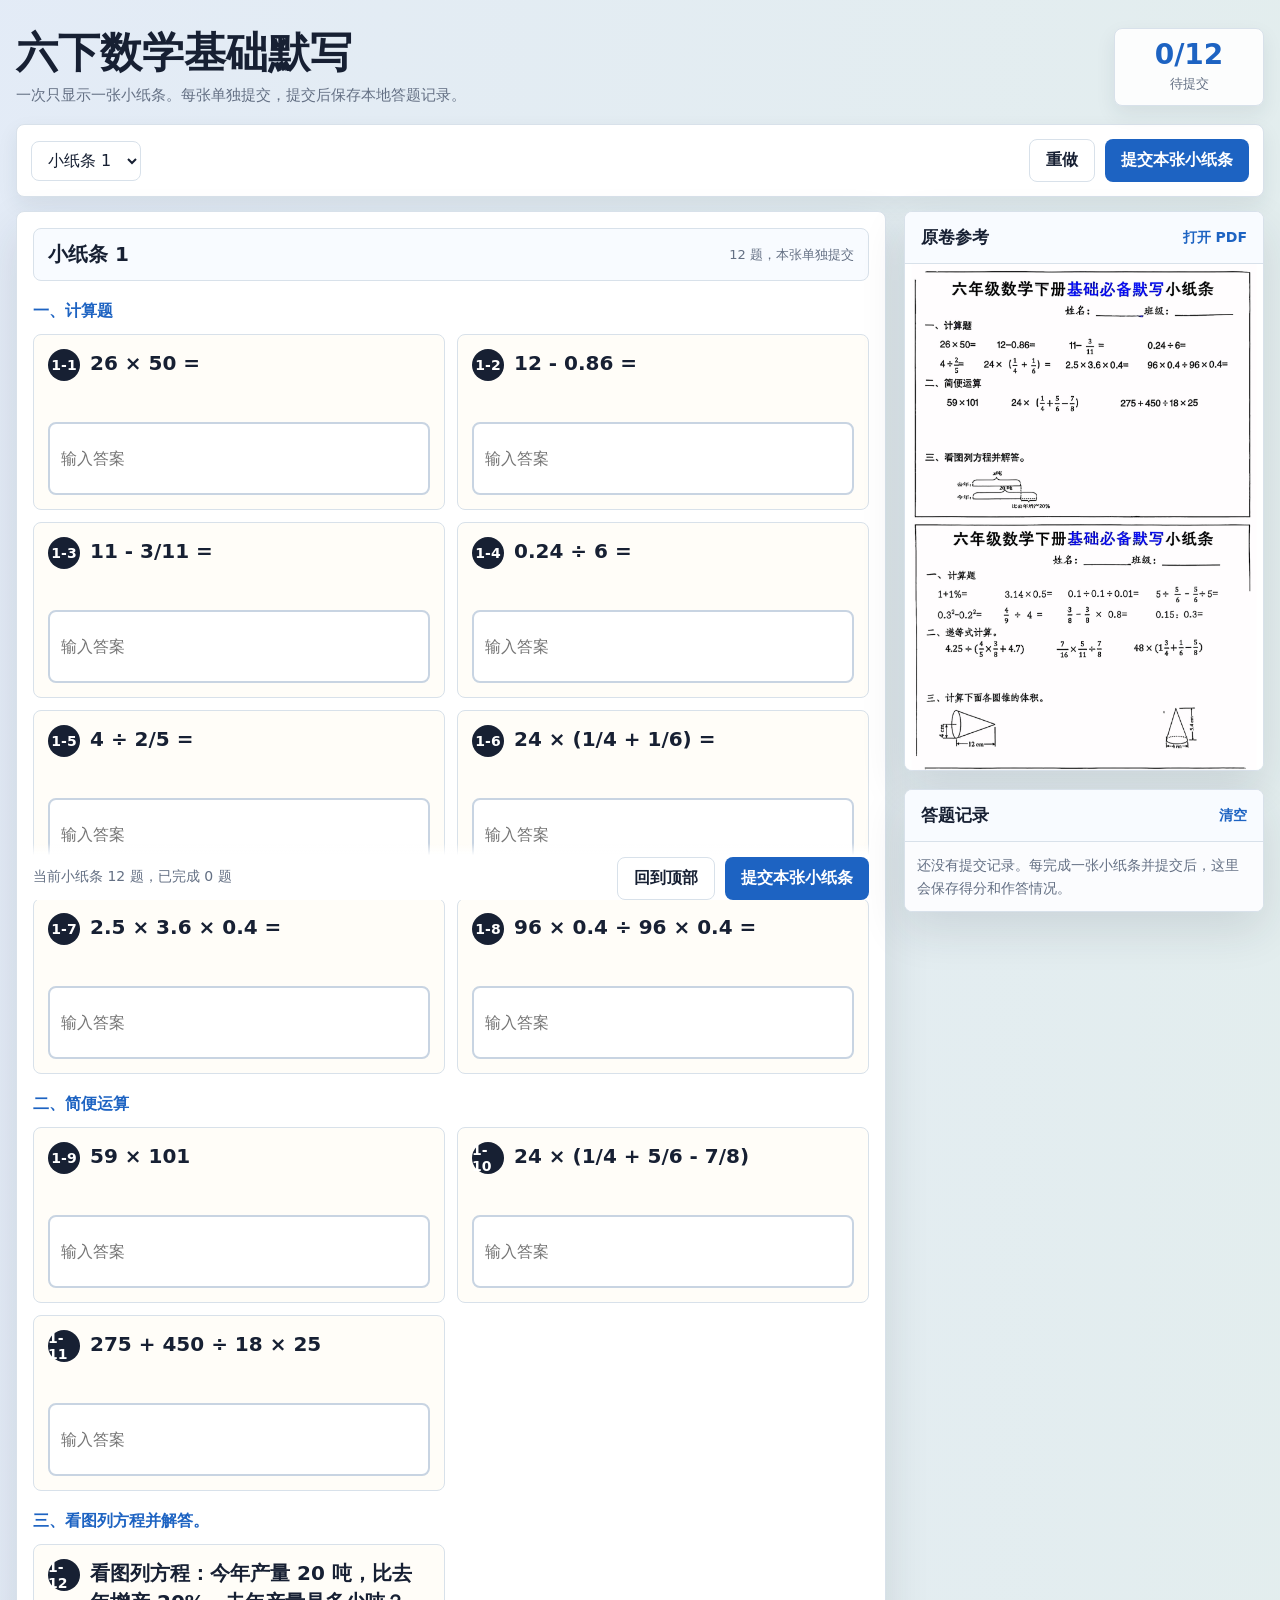
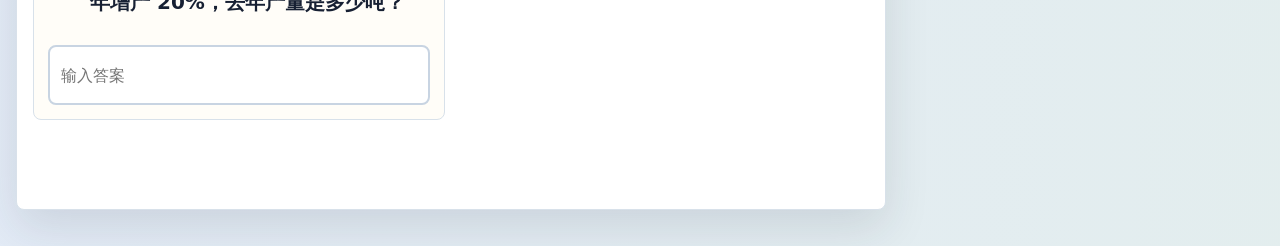
==== online_quiz/index.html @ 5e6ee50f "Add files via upload" ====
<!doctype html>
<html lang="zh-CN">
<head>
  <meta charset="utf-8">
  <meta name="viewport" content="width=device-width, initial-scale=1">
  <title>六下数学基础默写</title>
  <style>
    :root {
      --ink: #172033;
      --muted: #647084;
      --line: #d8e1ea;
      --blue: #1d63c2;
      --green: #197b55;
      --red: #b33a3a;
      --amber: #a96a00;
      --bg: #f4f7fb;
      --paper: #fffdf8;
      --panel: #ffffff;
      --shadow: 0 18px 46px rgba(31, 45, 61, .12);
      font-family: "Microsoft YaHei", "PingFang SC", "Noto Sans CJK SC", system-ui, sans-serif;
    }

    * { box-sizing: border-box; }

    body {
      margin: 0;
      min-height: 100vh;
      color: var(--ink);
      background: linear-gradient(90deg, rgba(29, 99, 194, .08), rgba(25, 123, 85, .08)), var(--bg);
    }

    button,
    input,
    select { font: inherit; }

    .shell {
      width: min(1280px, calc(100% - 32px));
      margin: 0 auto;
      padding: 28px 0 36px;
    }

    .topbar {
      display: flex;
      justify-content: space-between;
      align-items: center;
      gap: 16px;
      margin-bottom: 18px;
    }

    h1 {
      margin: 0;
      font-size: clamp(26px, 4vw, 42px);
      line-height: 1.15;
      letter-spacing: 0;
    }

    .subtitle {
      margin: 8px 0 0;
      color: var(--muted);
      font-size: 15px;
    }

    .score {
      min-width: 150px;
      padding: 12px 16px;
      border: 1px solid var(--line);
      border-radius: 8px;
      background: rgba(255, 255, 255, .9);
      box-shadow: 0 8px 20px rgba(31, 45, 61, .08);
      text-align: center;
    }

    .score strong {
      display: block;
      color: var(--blue);
      font-size: 28px;
      line-height: 1;
    }

    .score span {
      display: block;
      margin-top: 6px;
      color: var(--muted);
      font-size: 13px;
    }

    .tools {
      display: flex;
      gap: 12px;
      align-items: center;
      justify-content: space-between;
      margin-bottom: 14px;
      padding: 14px;
      border: 1px solid var(--line);
      border-radius: 8px;
      background: var(--panel);
      box-shadow: 0 8px 20px rgba(31, 45, 61, .08);
    }

    .filters {
      display: flex;
      flex-wrap: wrap;
      gap: 10px;
      align-items: center;
    }

    select {
      min-height: 40px;
      border: 1px solid var(--line);
      border-radius: 8px;
      padding: 8px 12px;
      background: #fff;
      color: var(--ink);
    }

    .layout {
      display: grid;
      grid-template-columns: minmax(0, 1fr) 360px;
      gap: 18px;
      align-items: start;
    }

    .quiz-panel,
    .source-panel,
    .records-panel {
      border: 1px solid var(--line);
      border-radius: 8px;
      background: var(--panel);
      box-shadow: var(--shadow);
    }

    .quiz-panel {
      padding: 16px;
    }

    .notice {
      display: none;
      margin-bottom: 14px;
      padding: 12px 14px;
      border: 1px solid rgba(179, 58, 58, .42);
      border-left: 4px solid var(--red);
      border-radius: 8px;
      background: #fff7f5;
      color: #5f2525;
      font-size: 14px;
      line-height: 1.65;
    }

    .notice.show {
      display: block;
    }

    .notice strong {
      color: var(--red);
    }

    .notice ul {
      margin: 6px 0 0;
      padding-left: 20px;
    }

    .set {
      display: grid;
      gap: 12px;
      margin-bottom: 18px;
    }

    .set:last-child { margin-bottom: 0; }

    .set-header {
      display: flex;
      align-items: center;
      justify-content: space-between;
      gap: 12px;
      padding: 12px 14px;
      border: 1px solid var(--line);
      border-radius: 8px;
      background: #f8fbff;
    }

    .set-title {
      margin: 0;
      font-size: 20px;
      line-height: 1.35;
    }

    .set-meta {
      color: var(--muted);
      font-size: 13px;
      white-space: nowrap;
    }

    .section-title {
      margin: 8px 0 0;
      color: var(--blue);
      font-size: 16px;
      font-weight: 800;
    }

    .question-grid {
      display: grid;
      grid-template-columns: repeat(2, minmax(0, 1fr));
      gap: 12px;
    }

    .question {
      display: grid;
      gap: 10px;
      min-height: 176px;
      padding: 14px;
      border: 1px solid var(--line);
      border-radius: 8px;
      background: var(--paper);
    }

    .question.correct { border-color: rgba(29, 99, 194, .65); background: #f1f7ff; }
    .question.wrong { border-color: rgba(179, 58, 58, .55); background: #fff7f5; }
    .question.empty { border-color: rgba(169, 106, 0, .55); background: #fffaf0; }

    .question.correct .qno { background: var(--blue); }
    .question.wrong .qno { background: var(--red); }
    .question.correct .answer-box { border-color: rgba(29, 99, 194, .72); }
    .question.wrong .answer-box { border-color: rgba(179, 58, 58, .72); }

    .qline {
      display: flex;
      gap: 10px;
      align-items: flex-start;
    }

    .qno {
      flex: 0 0 auto;
      display: grid;
      place-items: center;
      width: 32px;
      height: 32px;
      border-radius: 50%;
      color: #fff;
      background: var(--ink);
      font-weight: 800;
      font-size: 14px;
    }

    .qtext {
      min-width: 0;
      font-size: 20px;
      font-weight: 800;
      line-height: 1.45;
      overflow-wrap: anywhere;
    }

    .answer-box {
      width: 100%;
      min-height: 42px;
      border: 2px solid #c8d4e2;
      border-radius: 8px;
      padding: 9px 11px;
      background: #fff;
      color: var(--ink);
      outline: none;
    }

    .answer-box:focus {
      border-color: var(--blue);
      box-shadow: 0 0 0 3px rgba(29, 99, 194, .16);
    }

    .feedback {
      display: none;
      padding: 10px 12px;
      border-left: 4px solid var(--blue);
      border-radius: 6px;
      background: #eef5ff;
      color: #26364d;
      font-size: 14px;
      line-height: 1.65;
    }

    .feedback strong { color: var(--ink); }
    .submitted .feedback { display: block; }
    .submitted .wrong .feedback {
      border-left-color: var(--red);
      background: #fff0ee;
    }

    .actions {
      position: sticky;
      bottom: 0;
      z-index: 2;
      display: flex;
      justify-content: space-between;
      align-items: center;
      gap: 12px;
      margin-top: 16px;
      padding: 14px 0 0;
      background: linear-gradient(rgba(255,255,255,0), var(--panel) 22%);
    }

    .status {
      color: var(--muted);
      font-size: 14px;
      min-height: 21px;
    }

    .button-row {
      display: flex;
      flex-wrap: wrap;
      gap: 10px;
      justify-content: flex-end;
    }

    .btn {
      min-height: 42px;
      border: 0;
      border-radius: 8px;
      padding: 10px 16px;
      cursor: pointer;
      color: #fff;
      background: var(--blue);
      font-weight: 800;
      transition: transform .16s ease, box-shadow .16s ease;
    }

    .btn:hover {
      transform: translateY(-1px);
      box-shadow: 0 10px 20px rgba(29, 99, 194, .2);
    }

    .btn.secondary {
      border: 1px solid var(--line);
      color: var(--ink);
      background: #fff;
    }

    .side-stack {
      position: sticky;
      top: 18px;
      display: grid;
      gap: 18px;
    }

    .source-panel,
    .records-panel {
      overflow: hidden;
    }

    .source-panel header,
    .records-panel header {
      display: flex;
      justify-content: space-between;
      gap: 12px;
      align-items: center;
      padding: 14px 16px;
      border-bottom: 1px solid var(--line);
      background: #f8fbff;
    }

    .source-panel h2,
    .records-panel h2 {
      margin: 0;
      font-size: 17px;
    }

    .source-panel a,
    .records-panel button {
      color: var(--blue);
      font-size: 14px;
      font-weight: 800;
      text-decoration: none;
    }

    .records-panel button {
      border: 0;
      background: transparent;
      cursor: pointer;
      padding: 0;
    }

    .records-list {
      display: grid;
      gap: 10px;
      max-height: 360px;
      overflow: auto;
      padding: 12px;
      background: #fbfcfe;
    }

    .record-empty {
      margin: 0;
      color: var(--muted);
      font-size: 14px;
      line-height: 1.6;
    }

    .record {
      border: 1px solid var(--line);
      border-radius: 8px;
      background: #fff;
    }

    .record summary {
      cursor: pointer;
      padding: 10px 12px;
      font-weight: 800;
      line-height: 1.5;
    }

    .record small {
      display: block;
      color: var(--muted);
      font-weight: 500;
    }

    .record ol {
      margin: 0;
      padding: 0 12px 12px 32px;
      color: #334155;
      font-size: 13px;
      line-height: 1.7;
    }

    .source-image {
      max-height: 720px;
      overflow: auto;
      background: #f0f3f7;
    }

    .source-image img {
      display: block;
      width: 100%;
      height: auto;
    }

    @media (max-width: 980px) {
      .layout { grid-template-columns: 1fr; }
      .side-stack { position: static; }
      .source-image { max-height: 540px; }
    }

    @media (max-width: 720px) {
      .shell {
        width: min(100% - 20px, 1280px);
        padding-top: 18px;
      }

      .topbar,
      .tools,
      .actions {
        align-items: stretch;
        flex-direction: column;
      }

      .score,
      .button-row,
      .btn,
      select { width: 100%; }

      .question-grid { grid-template-columns: 1fr; }

      .set-header {
        align-items: flex-start;
        flex-direction: column;
      }
    }
  </style>
</head>
<body>
  <main class="shell">
    <section class="topbar" aria-label="答题概览">
      <div>
        <h1>六下数学基础默写</h1>
        <p class="subtitle">一次只显示一张小纸条。每张单独提交，提交后保存本地答题记录。</p>
      </div>
      <div class="score" aria-live="polite">
        <strong id="scoreText">0/12</strong>
        <span id="scoreLabel">待提交</span>
      </div>
    </section>

    <section class="tools" aria-label="选择小纸条和操作">
      <div class="filters">
        <select id="setFilter" aria-label="选择小纸条">
        </select>
      </div>
      <div class="button-row">
        <button class="btn secondary" id="resetBtn" type="button">重做</button>
        <button class="btn" id="submitBtn" type="button">提交本张小纸条</button>
      </div>
    </section>

    <section class="layout">
      <div class="quiz-panel" id="quizPanel">
        <div class="notice" id="notice" role="alert" aria-live="assertive"></div>
        <div id="quiz"></div>
        <div class="actions">
          <div class="status" id="statusText" aria-live="polite">已完成 0 题</div>
          <div class="button-row">
            <button class="btn secondary" id="scrollTopBtn" type="button">回到顶部</button>
            <button class="btn" id="submitBtnBottom" type="button">提交本张小纸条</button>
          </div>
        </div>
      </div>

      <div class="side-stack">
        <aside class="source-panel" aria-label="原卷参考">
          <header>
            <h2>原卷参考</h2>
            <a href="assets/source.pdf" target="_blank" rel="noreferrer">打开 PDF</a>
          </header>
          <div class="source-image">
            <img id="sourceImage" src="assets/page-01.png" alt="原卷题目页">
          </div>
        </aside>

        <aside class="records-panel" aria-label="答题记录">
          <header>
            <h2>答题记录</h2>
            <button id="clearRecordsBtn" type="button">清空</button>
          </header>
          <div class="records-list" id="recordsList"></div>
        </aside>
      </div>
    </section>
  </main>

  <script>
    const sets = [
      {
        id: "set1",
        title: "小纸条 1",
        source: "assets/page-01.png",
        sectionTitles: {
          "计算题": "一、计算题",
          "简便/脱式/递等式": "二、简便运算",
          "图形/应用题": "三、看图列方程并解答。"
        },
        items: [
          ["计算题", "26 × 50 =", "1300", "26 × 50 = 26 × 5 × 10 = 130 × 10 = 1300。"],
          ["计算题", "12 - 0.86 =", "11.14", "12 = 11 + 1，1 - 0.86 = 0.14，所以结果是 11.14。"],
          ["计算题", "11 - 3/11 =", "10 8/11|10又8/11|118/11", "11 = 10 + 11/11，11/11 - 3/11 = 8/11，结果是 10又8/11。"],
          ["计算题", "0.24 ÷ 6 =", "0.04", "24 ÷ 6 = 4，小数点向左移动两位，得 0.04。"],
          ["计算题", "4 ÷ 2/5 =", "10", "除以 2/5 等于乘 5/2，4 × 5/2 = 10。"],
          ["计算题", "24 × (1/4 + 1/6) =", "10", "用分配律：24×1/4 + 24×1/6 = 6 + 4 = 10。"],
          ["计算题", "2.5 × 3.6 × 0.4 =", "3.6", "先算 2.5 × 0.4 = 1，再乘 3.6，结果是 3.6。"],
          ["计算题", "96 × 0.4 ÷ 96 × 0.4 =", "0.16", "乘除同级从左往右算：(96×0.4÷96)×0.4 = 0.4×0.4 = 0.16。"],
          ["简便/脱式/递等式", "59 × 101", "5959", "把 101 看成 100+1，59×101 = 59×100 + 59 = 5959。"],
          ["简便/脱式/递等式", "24 × (1/4 + 5/6 - 7/8)", "5", "分配律：24×1/4 + 24×5/6 - 24×7/8 = 6 + 20 - 21 = 5。"],
          ["简便/脱式/递等式", "275 + 450 ÷ 18 × 25", "900", "先乘除：450÷18=25，25×25=625，再算 275+625=900。"],
          ["图形/应用题", "看图列方程：今年产量 20 吨，比去年增产 20%，去年产量是多少吨？", "50/3|16 2/3|16又2/3", "设去年产量为 x 吨，(1+20%)x=20，1.2x=20，x=50/3=16又2/3。"]
        ]
      },
      {
        id: "set2",
        title: "小纸条 2",
        source: "assets/page-01.png",
        sectionTitles: {
          "计算题": "一、计算题",
          "简便/脱式/递等式": "二、递等式计算。",
          "图形/应用题": "三、计算下面各圆锥的体积。"
        },
        items: [
          ["计算题", "1 + 1% =", "1.01", "1% = 0.01，所以 1 + 0.01 = 1.01。"],
          ["计算题", "3.14 × 0.5 =", "1.57", "乘 0.5 就是求一半，3.14 的一半是 1.57。"],
          ["计算题", "0.1 ÷ 0.1 ÷ 0.01 =", "100", "从左往右算：0.1÷0.1=1，1÷0.01=100。"],
          ["计算题", "5 ÷ 5/6 - 5/6 ÷ 5 =", "5 5/6|5又5/6|35/6", "5÷5/6=6，5/6÷5=1/6，6-1/6=5又5/6。"],
          ["计算题", "0.3² - 0.2² =", "0.05", "0.3²=0.09，0.2²=0.04，差是 0.05。"],
          ["计算题", "4/9 ÷ 4 =", "1/9", "4/9÷4 = 4/9×1/4 = 1/9。"],
          ["计算题", "3/8 - 3/8 × 0.8 =", "3/40|0.075", "先乘法，也可提公因数：3/8×(1-0.8)=3/8×0.2=3/40。"],
          ["计算题", "0.15 : 0.3 =", "0.5|1/2", "比号可看作除号，0.15÷0.3=0.5。"],
          ["简便/脱式/递等式", "4.25 ÷ (4/5 × 3/8 + 4.7)", "0.85", "括号内 4/5×3/8=0.3，0.3+4.7=5，4.25÷5=0.85。"],
          ["简便/脱式/递等式", "7/16 × 5/11 ÷ 7/8", "5/22", "除以 7/8 等于乘 8/7，约去 7 和 16 中的公因数后得 5/22。"],
          ["简便/脱式/递等式", "48 × (1 3/4 + 1/6 - 5/8)", "62", "分配律：48×7/4 + 48×1/6 - 48×5/8 = 84 + 8 - 30 = 62。"],
          ["图形/应用题", "圆锥体积：底面半径 4 cm，高 12 cm。", "200.96", "V=1/3πr²h，1/3×3.14×4²×12=200.96 cm³。"],
          ["图形/应用题", "圆锥体积：底面直径 4 cm，高 5.4 cm。", "22.608", "半径 4÷2=2，V=1/3×3.14×2²×5.4=22.608 cm³。"]
        ]
      },
      {
        id: "set3",
        title: "小纸条 3",
        source: "assets/page-02.png",
        sectionTitles: {
          "计算题": "一、计算题",
          "简便/脱式/递等式": "二、脱式计算",
          "图形/应用题": "三、计算圆柱的表面积。（单位：cm）"
        },
        items: [
          ["计算题", "198 + 236 =", "434", "198+236=434。"],
          ["计算题", "2/7 ÷ 0.4 =", "5/7", "0.4=2/5，2/7÷2/5=2/7×5/2=5/7。"],
          ["计算题", "16 × 3/8 =", "6", "16÷8=2，2×3=6。"],
          ["计算题", "4/9 + 5/9 × 1/2 =", "13/18", "先乘法：5/9×1/2=5/18，4/9=8/18，和为 13/18。"],
          ["计算题", "3.02 - 0.2 =", "2.82", "小数点对齐相减，3.02-0.20=2.82。"],
          ["计算题", "0.3² =", "0.09", "0.3×0.3=0.09。"],
          ["计算题", "63 ÷ 7/9 =", "81", "除以 7/9 等于乘 9/7，63×9/7=81。"],
          ["计算题", "5/7 × 3/4 ÷ 5/7 × 3/4 =", "9/16", "乘除同级从左往右算，前面的 5/7 与 ÷5/7 抵消，剩 3/4×3/4=9/16。"],
          ["简便/脱式/递等式", "59 × 101", "5959", "59×(100+1)=5900+59=5959。"],
          ["简便/脱式/递等式", "4 × 2/7 + 4 × 5/7", "4", "提取公因数 4：4×(2/7+5/7)=4×1=4。"],
          ["简便/脱式/递等式", "4/5 × [5/6 ÷ (7/9 - 1/3)]", "3/2|1 1/2|1又1/2", "7/9-1/3=4/9，5/6÷4/9=15/8，再乘 4/5 得 3/2。"],
          ["图形/应用题", "圆柱表面积：底面直径 3 cm，高 4 cm。", "51.81", "半径 1.5，S=2πr²+2πrh=2×3.14×1.5²+2×3.14×1.5×4=51.81 cm²。"],
          ["图形/应用题", "圆柱表面积：底面半径 6 cm，高 15 cm。", "791.28", "S=2πr²+2πrh=2×3.14×6²+2×3.14×6×15=791.28 cm²。"]
        ]
      },
      {
        id: "set4",
        title: "小纸条 4",
        source: "assets/page-02.png",
        sectionTitles: {
          "计算题": "一、计算题",
          "简便/脱式/递等式": "二、简便运算",
          "图形/应用题": "三、求下面圆柱的侧面积。（单位：cm）"
        },
        items: [
          ["计算题", "28 × 301% ≈", "90", "估算时 28≈30，301%≈3，所以约等于 30×3=90。"],
          ["计算题", "1 - 5/8 =", "3/8", "1=8/8，8/8-5/8=3/8。"],
          ["计算题", "425 - 199 =", "226", "减 199 可看成减 200 再加 1，425-200+1=226。"],
          ["计算题", "557 ÷ 69 ≈", "8", "估算 557≈560，69≈70，560÷70=8。"],
          ["计算题", "5.2 ÷ 0.125 ÷ 8 =", "5.2", "从左往右：5.2÷0.125=41.6，41.6÷8=5.2。"],
          ["计算题", "2/7 ÷ 7/2 =", "4/49", "2/7÷7/2=2/7×2/7=4/49。"],
          ["计算题", "1/2 + 1/3 =", "5/6", "通分为六分之几：3/6+2/6=5/6。"],
          ["计算题", "8.2 - 2 =", "6.2", "8.2-2=6.2。"],
          ["计算题", "7 - 2/7 =", "6 5/7|6又5/7|47/7", "7=6+7/7，7/7-2/7=5/7，结果 6又5/7。"],
          ["计算题", "3/4 × 0 + 3 =", "3", "任何数乘 0 得 0，0+3=3。"],
          ["简便/脱式/递等式", "7/12 ÷ (5/8 + 2/3 × 3/8)", "2/3", "先算 2/3×3/8=1/4，5/8+1/4=7/8，7/12÷7/8=2/3。"],
          ["简便/脱式/递等式", "10.15 - 6.25 - 3.75 + 8.85", "9", "重组：(10.15+8.85)-(6.25+3.75)=19-10=9。"],
          ["简便/脱式/递等式", "(5/12 + 1/19) × 12 + 7/19", "6", "5/12×12=5，1/19×12+7/19=19/19=1，总和 6。"],
          ["图形/应用题", "圆柱侧面积：底面直径 8 cm，高 10 cm。", "251.2", "侧面积=底面周长×高=3.14×8×10=251.2 cm²。"]
        ]
      },
      {
        id: "set5",
        title: "小纸条 5",
        source: "assets/page-03.png",
        sectionTitles: {
          "计算题": "一、计算题",
          "简便/脱式/递等式": "二、简便运算",
          "图形/应用题": "16. 一个半圆柱如图所示，求它的表面积和体积。"
        },
        items: [
          ["计算题", "5/12 × 0.6 =", "1/4|0.25", "0.6=3/5，5/12×3/5=3/12=1/4。"],
          ["计算题", "3.6 × 2/9 =", "0.8|4/5", "3.6÷9=0.4，0.4×2=0.8。"],
          ["计算题", "1.8 ÷ 3/7 =", "4.2", "除以 3/7 等于乘 7/3，1.8×7÷3=4.2。"],
          ["计算题", "8/15 ÷ 40 =", "1/75", "8/15÷40=8/15×1/40，约分得 1/75。"],
          ["计算题", "0.6 ÷ 0.6% =", "100", "0.6%=0.006，0.6÷0.006=100。"],
          ["计算题", "(2/3 - 1/4) × 24 =", "10", "2/3-1/4=5/12，5/12×24=10。"],
          ["计算题", "2.4 + 7.6 ÷ 4 =", "4.3", "先除法：7.6÷4=1.9，再加 2.4 得 4.3。"],
          ["计算题", "1/3 + 1/4 ÷ 1/4 + 1/3 =", "5/3|1 2/3|1又2/3", "先算 1/4÷1/4=1，再算 1/3+1+1/3=5/3。"],
          ["简便/脱式/递等式", "63.7 - 5.8 - 4.2", "53.7", "连续减两个数，可减它们的和：63.7-(5.8+4.2)=53.7。"],
          ["简便/脱式/递等式", "6/7 × 1/11 + 1/7 ÷ 11", "1/11", "1/7÷11=1/7×1/11，提取 1/11，得 (6/7+1/7)×1/11=1/11。"],
          ["简便/脱式/递等式", "(7/12 + 3/8 + 23/24) × 24", "46", "分配律：7/12×24 + 3/8×24 + 23/24×24 = 14+9+23=46。"],
          ["图形/应用题", "半圆柱：长 20 cm，底面直径 12 cm，求表面积和体积。", "729.84,1130.4|729.84 1130.4", "半径 6。体积=1/2×3.14×6²×20=1130.4；表面积=半个侧面+长方形切面+两个半圆=376.8+240+113.04=729.84。"]
        ]
      },
      {
        id: "set6",
        title: "小纸条 6",
        source: "assets/page-03.png",
        sectionTitles: {
          "计算题": "一、计算题",
          "简便/脱式/递等式": "二、简便运算",
          "图形/应用题": "三、根据给出的公式计算下面各圆柱的体积。"
        },
        items: [
          ["计算题", "1/4 - 1/5 =", "1/20", "通分：5/20-4/20=1/20。"],
          ["计算题", "8.2 + 0.08 =", "8.28", "小数点对齐相加，8.20+0.08=8.28。"],
          ["计算题", "8.1 ÷ 3% =", "270", "3%=0.03，8.1÷0.03=270。"],
          ["计算题", "3/4 × 0.25 =", "3/16|0.1875", "0.25=1/4，3/4×1/4=3/16。"],
          ["计算题", "6 - 6 ÷ 9 =", "5 1/3|5又1/3|16/3", "先算 6÷9=2/3，6-2/3=5又1/3。"],
          ["计算题", "10 ÷ 5/6 =", "12", "除以 5/6 等于乘 6/5，10×6/5=12。"],
          ["计算题", "1 ÷ 1/7 - 3/7 ÷ 1 =", "6 4/7|6又4/7|46/7", "先算 1÷1/7=7，3/7÷1=3/7，7-3/7=6又4/7。"],
          ["计算题", "3/5 × 6 ÷ 3/5 × 6 =", "36", "乘除同级从左往右算，3/5×6÷3/5=6，再乘 6 得 36。"],
          ["简便/脱式/递等式", "156 + 28 + 72 + 44", "300", "凑整：(156+44)+(28+72)=200+100=300。"],
          ["简便/脱式/递等式", "15.28 - 3.9 - 6.1", "5.28", "连续减：15.28-(3.9+6.1)=15.28-10=5.28。"],
          ["简便/脱式/递等式", "12.5 × 8 ÷ 12.5 × 8", "64", "从左往右，12.5×8÷12.5=8，再乘 8 得 64。"],
          ["图形/应用题", "圆柱体积：底面直径 10 cm，高 15 cm。", "1177.5", "半径 5，V=πr²h=3.14×5²×15=1177.5 cm³。"],
          ["图形/应用题", "圆柱体积：底面半径 3 cm，高 12 cm。", "339.12", "V=πr²h=3.14×3²×12=339.12 cm³。"]
        ]
      }
    ];

    const quiz = document.querySelector("#quiz");
    const quizPanel = document.querySelector("#quizPanel");
    const setFilter = document.querySelector("#setFilter");
    const sourceImage = document.querySelector("#sourceImage");
    const scoreText = document.querySelector("#scoreText");
    const scoreLabel = document.querySelector("#scoreLabel");
    const statusText = document.querySelector("#statusText");
    const notice = document.querySelector("#notice");
    const submitBtn = document.querySelector("#submitBtn");
    const submitBtnBottom = document.querySelector("#submitBtnBottom");
    const resetBtn = document.querySelector("#resetBtn");
    const scrollTopBtn = document.querySelector("#scrollTopBtn");
    const recordsList = document.querySelector("#recordsList");
    const clearRecordsBtn = document.querySelector("#clearRecordsBtn");
    const recordKey = "grade6_math_slips_records_v1";

    sets.forEach((set) => {
      const option = document.createElement("option");
      option.value = set.id;
      option.textContent = set.title;
      setFilter.appendChild(option);
    });
    setFilter.value = sets[0].id;

    function normalize(value) {
      return String(value)
        .trim()
        .replace(/[，。；：]/g, "")
        .replace(/[（）()]/g, "")
        .replace(/\s+/g, " ")
        .replace(/＋/g, "+")
        .replace(/－/g, "-")
        .replace(/／/g, "/")
        .replace(/又/g, " ")
        .replace(/cm³|cm\^3|立方厘米|cm²|cm\^2|平方厘米|吨/g, "")
        .replace(/,/g, " ")
        .toLowerCase();
    }

    function isCorrect(inputValue, answerString) {
      const value = normalize(inputValue);
      if (!value) return false;
      return String(answerString).split("|").map(normalize).includes(value);
    }

    function clearNotice() {
      notice.classList.remove("show");
      notice.innerHTML = "";
    }

    function showUnansweredNotice(unanswered) {
      notice.innerHTML = `
        <strong>还有 ${unanswered.length} 题未作答，暂不能提交。</strong>
        <ul>
          ${unanswered.map((item) => `<li>${item.number}：${item.question}</li>`).join("")}
        </ul>
      `;
      notice.classList.add("show");
      notice.scrollIntoView({ behavior: "smooth", block: "start" });
    }

    function getSectionTitle(set, type) {
      return set.sectionTitles[type] || type;
    }

    function renderQuiz() {
      const selectedSet = setFilter.value;
      const set = sets.find((entry) => entry.id === selectedSet) || sets[0];
      setFilter.value = set.id;
      quizPanel.classList.remove("submitted");
      clearNotice();
      quiz.innerHTML = "";

      const section = document.createElement("section");
      section.className = "set";
      section.dataset.set = set.id;
      section.innerHTML = `
        <header class="set-header">
          <h2 class="set-title">${set.title}</h2>
          <span class="set-meta">${set.items.length} 题，本张单独提交</span>
        </header>
      `;

      const grouped = {};
      set.items.forEach((item, index) => {
        const type = item[0];
        if (!grouped[type]) grouped[type] = [];
        grouped[type].push({ item, index });
      });

      Object.entries(grouped).forEach(([type, entries]) => {
        const fullTitle = getSectionTitle(set, type);
        const title = document.createElement("div");
        title.className = "section-title";
        title.textContent = fullTitle;
        section.appendChild(title);

        const grid = document.createElement("div");
        grid.className = "question-grid";
        entries.forEach(({ item, index }) => {
          const number = `${sets.indexOf(set) + 1}-${index + 1}`;
          const card = document.createElement("article");
          card.className = "question";
          card.dataset.answer = item[2];
          card.dataset.set = set.id;
          card.dataset.type = item[0];
          card.dataset.question = item[1];
          card.dataset.number = number;
          card.innerHTML = `
            <div class="qline">
              <div class="qno">${number}</div>
              <div class="qtext">${item[1]}</div>
            </div>
            <input class="answer-box" autocomplete="off" aria-label="${number} 答案" placeholder="输入答案">
            <div class="feedback"><strong>答案：${item[2].split("|")[0]}。</strong> 解析：${item[3]}</div>
          `;
          grid.appendChild(card);
        });
        section.appendChild(grid);
      });

      quiz.appendChild(section);
      bindInputs();
      updateProgress();
      updateSource();
      scoreText.textContent = `0/${currentQuestions().length}`;
      scoreLabel.textContent = "待提交";
    }

    function currentQuestions() {
      return [...document.querySelectorAll(".question")];
    }

    function bindInputs() {
      document.querySelectorAll(".answer-box").forEach((input) => {
        input.addEventListener("input", () => {
          input.closest(".question").classList.remove("correct", "wrong", "empty");
          quizPanel.classList.remove("submitted");
          scoreText.textContent = `0/${currentQuestions().length}`;
          scoreLabel.textContent = "待提交";
          clearNotice();
          updateProgress();
        });
        input.addEventListener("keydown", (event) => {
          if (event.key === "Enter") {
            event.preventDefault();
            const inputs = [...document.querySelectorAll(".answer-box")];
            const next = inputs[inputs.indexOf(input) + 1];
            if (next) next.focus();
            else submitQuiz();
          }
        });
      });
    }

    function updateProgress() {
      const questions = currentQuestions();
      const completed = questions.filter((q) => q.querySelector("input").value.trim()).length;
      statusText.textContent = `当前小纸条 ${questions.length} 题，已完成 ${completed} 题`;
    }

    function updateSource() {
      const selectedSet = setFilter.value;
      const set = sets.find((entry) => entry.id === selectedSet) || sets[0];
      sourceImage.src = set.source;
    }

    function loadRecords() {
      try {
        return JSON.parse(localStorage.getItem(recordKey) || "[]");
      } catch {
        return [];
      }
    }

    function saveRecords(records) {
      try {
        localStorage.setItem(recordKey, JSON.stringify(records.slice(0, 50)));
      } catch {
        return false;
      }
      return true;
    }

    function renderRecords() {
      const records = loadRecords();
      recordsList.innerHTML = "";

      if (!records.length) {
        recordsList.innerHTML = '<p class="record-empty">还没有提交记录。每完成一张小纸条并提交后，这里会保存得分和作答情况。</p>';
        return;
      }

      records.forEach((record) => {
        const detail = document.createElement("details");
        detail.className = "record";
        const time = new Date(record.createdAt).toLocaleString("zh-CN", { hour12: false });
        detail.innerHTML = `
          <summary>${record.setTitle}：${record.score}/${record.total}<small>${time}</small></summary>
          <ol>
            ${record.answers.map((answer) => `
              <li>${answer.correct ? "对" : "错"}｜${answer.question}｜作答：${answer.value || "未答"}</li>
            `).join("")}
          </ol>
        `;
        recordsList.appendChild(detail);
      });
    }

    function submitQuiz() {
      let score = 0;
      const questions = currentQuestions();
      const set = sets.find((entry) => entry.id === setFilter.value) || sets[0];
      const answers = [];
      const unanswered = questions
        .filter((question) => !question.querySelector("input").value.trim())
        .map((question) => ({
          number: question.dataset.number,
          question: question.dataset.question
        }));

      if (unanswered.length) {
        quizPanel.classList.remove("submitted");
        questions.forEach((question) => {
          question.classList.remove("correct", "wrong", "empty");
          if (!question.querySelector("input").value.trim()) {
            question.classList.add("empty");
          }
        });
        showUnansweredNotice(unanswered);
        updateProgress();
        return;
      }

      clearNotice();
      quizPanel.classList.add("submitted");

      questions.forEach((question) => {
        const input = question.querySelector("input");
        const value = input.value.trim();
        const correct = isCorrect(value, question.dataset.answer);
        question.classList.remove("correct", "wrong", "empty");
        if (correct) {
          score += 1;
          question.classList.add("correct");
        } else {
          question.classList.add("wrong");
        }
        answers.push({
          question: question.dataset.question,
          value,
          correct,
          answer: question.dataset.answer.split("|")[0]
        });
      });

      scoreText.textContent = `${score}/${questions.length}`;
      scoreLabel.textContent = "本张得分";
      const records = loadRecords();
      records.unshift({
        setId: set.id,
        setTitle: set.title,
        score,
        total: questions.length,
        createdAt: new Date().toISOString(),
        answers
      });
      if (!saveRecords(records)) {
        scoreLabel.textContent = "本张得分，记录未保存";
      }
      renderRecords();
      updateProgress();
    }

    function resetQuiz() {
      quizPanel.classList.remove("submitted");
      clearNotice();
      currentQuestions().forEach((question) => {
        question.classList.remove("correct", "wrong", "empty");
        question.querySelector("input").value = "";
      });
      scoreText.textContent = `0/${currentQuestions().length}`;
      scoreLabel.textContent = "待提交";
      updateProgress();
    }

    setFilter.addEventListener("change", renderQuiz);
    submitBtn.addEventListener("click", submitQuiz);
    submitBtnBottom.addEventListener("click", submitQuiz);
    resetBtn.addEventListener("click", resetQuiz);
    scrollTopBtn.addEventListener("click", () => window.scrollTo({ top: 0, behavior: "smooth" }));
    clearRecordsBtn.addEventListener("click", () => {
      if (!loadRecords().length) return;
      if (confirm("确定清空所有本地答题记录吗？")) {
        try {
          localStorage.removeItem(recordKey);
        } catch {}
        renderRecords();
      }
    });

    renderQuiz();
    renderRecords();
  </script>
</body>
</html>
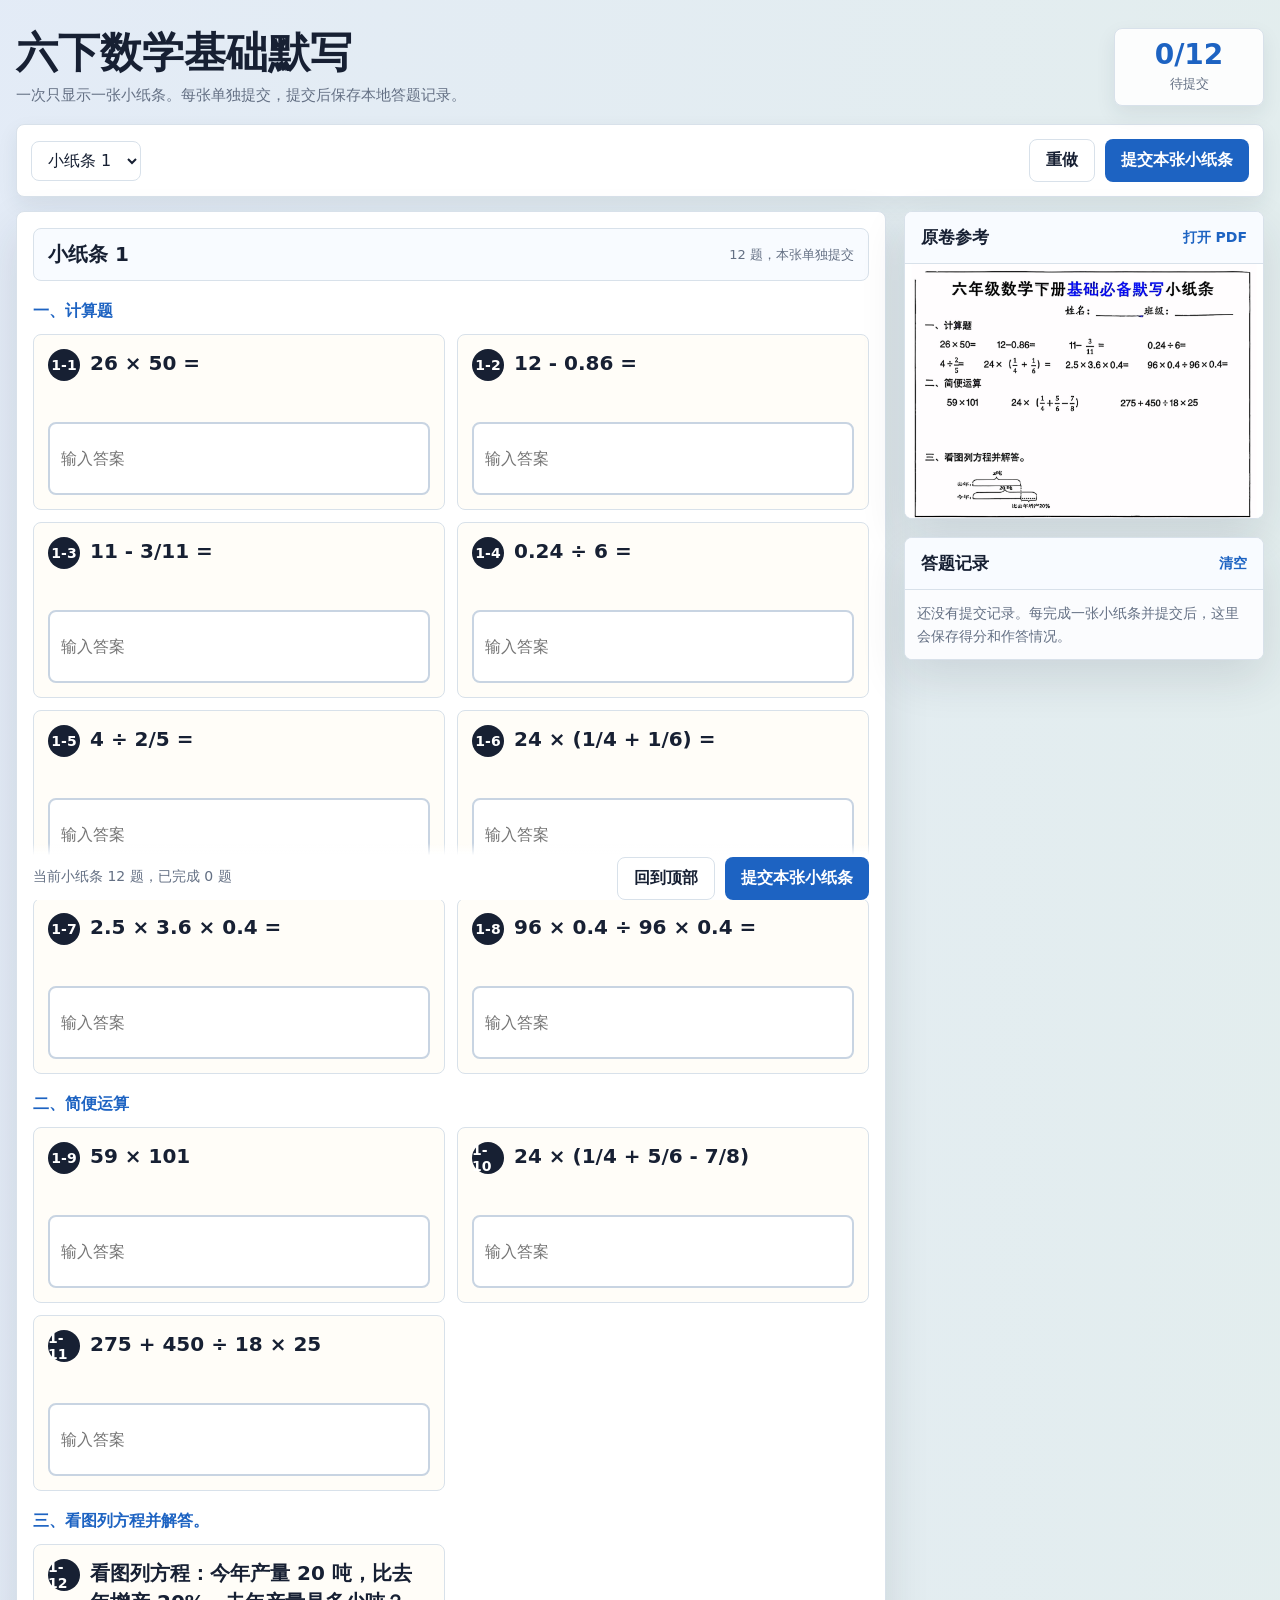
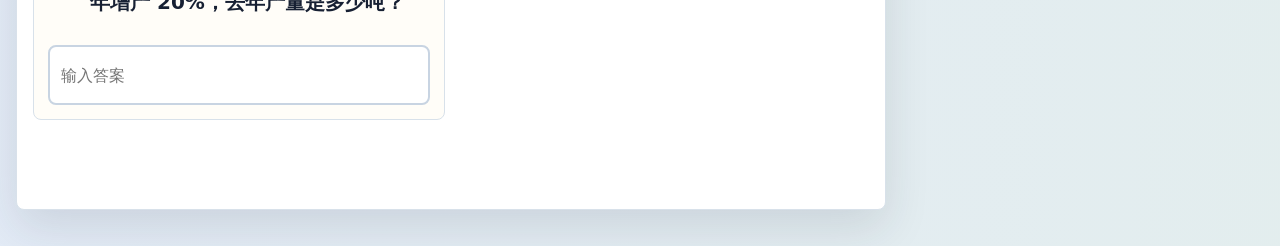
==== commit ae0a0025: "Add files via upload" ====
--- a/online_quiz/index.html
+++ b/online_quiz/index.html
@@ -508,7 +508,7 @@
             <a href="assets/source.pdf" target="_blank" rel="noreferrer">打开 PDF</a>
           </header>
           <div class="source-image">
-            <img id="sourceImage" src="assets/page-01.png" alt="原卷题目页">
+            <img id="sourceImage" src="assets/slip-01.png" alt="当前小纸条原卷参考">
           </div>
         </aside>
 
@@ -528,7 +528,7 @@
       {
         id: "set1",
         title: "小纸条 1",
-        source: "assets/page-01.png",
+        source: "assets/slip-01.png",
         sectionTitles: {
           "计算题": "一、计算题",
           "简便/脱式/递等式": "二、简便运算",
@@ -552,7 +552,7 @@
       {
         id: "set2",
         title: "小纸条 2",
-        source: "assets/page-01.png",
+        source: "assets/slip-02.png",
         sectionTitles: {
           "计算题": "一、计算题",
           "简便/脱式/递等式": "二、递等式计算。",
@@ -577,7 +577,7 @@
       {
         id: "set3",
         title: "小纸条 3",
-        source: "assets/page-02.png",
+        source: "assets/slip-03.png",
         sectionTitles: {
           "计算题": "一、计算题",
           "简便/脱式/递等式": "二、脱式计算",
@@ -602,7 +602,7 @@
       {
         id: "set4",
         title: "小纸条 4",
-        source: "assets/page-02.png",
+        source: "assets/slip-04.png",
         sectionTitles: {
           "计算题": "一、计算题",
           "简便/脱式/递等式": "二、简便运算",
@@ -628,7 +628,7 @@
       {
         id: "set5",
         title: "小纸条 5",
-        source: "assets/page-03.png",
+        source: "assets/slip-05.png",
         sectionTitles: {
           "计算题": "一、计算题",
           "简便/脱式/递等式": "二、简便运算",
@@ -652,7 +652,7 @@
       {
         id: "set6",
         title: "小纸条 6",
-        source: "assets/page-03.png",
+        source: "assets/slip-06.png",
         sectionTitles: {
           "计算题": "一、计算题",
           "简便/脱式/递等式": "二、简便运算",
